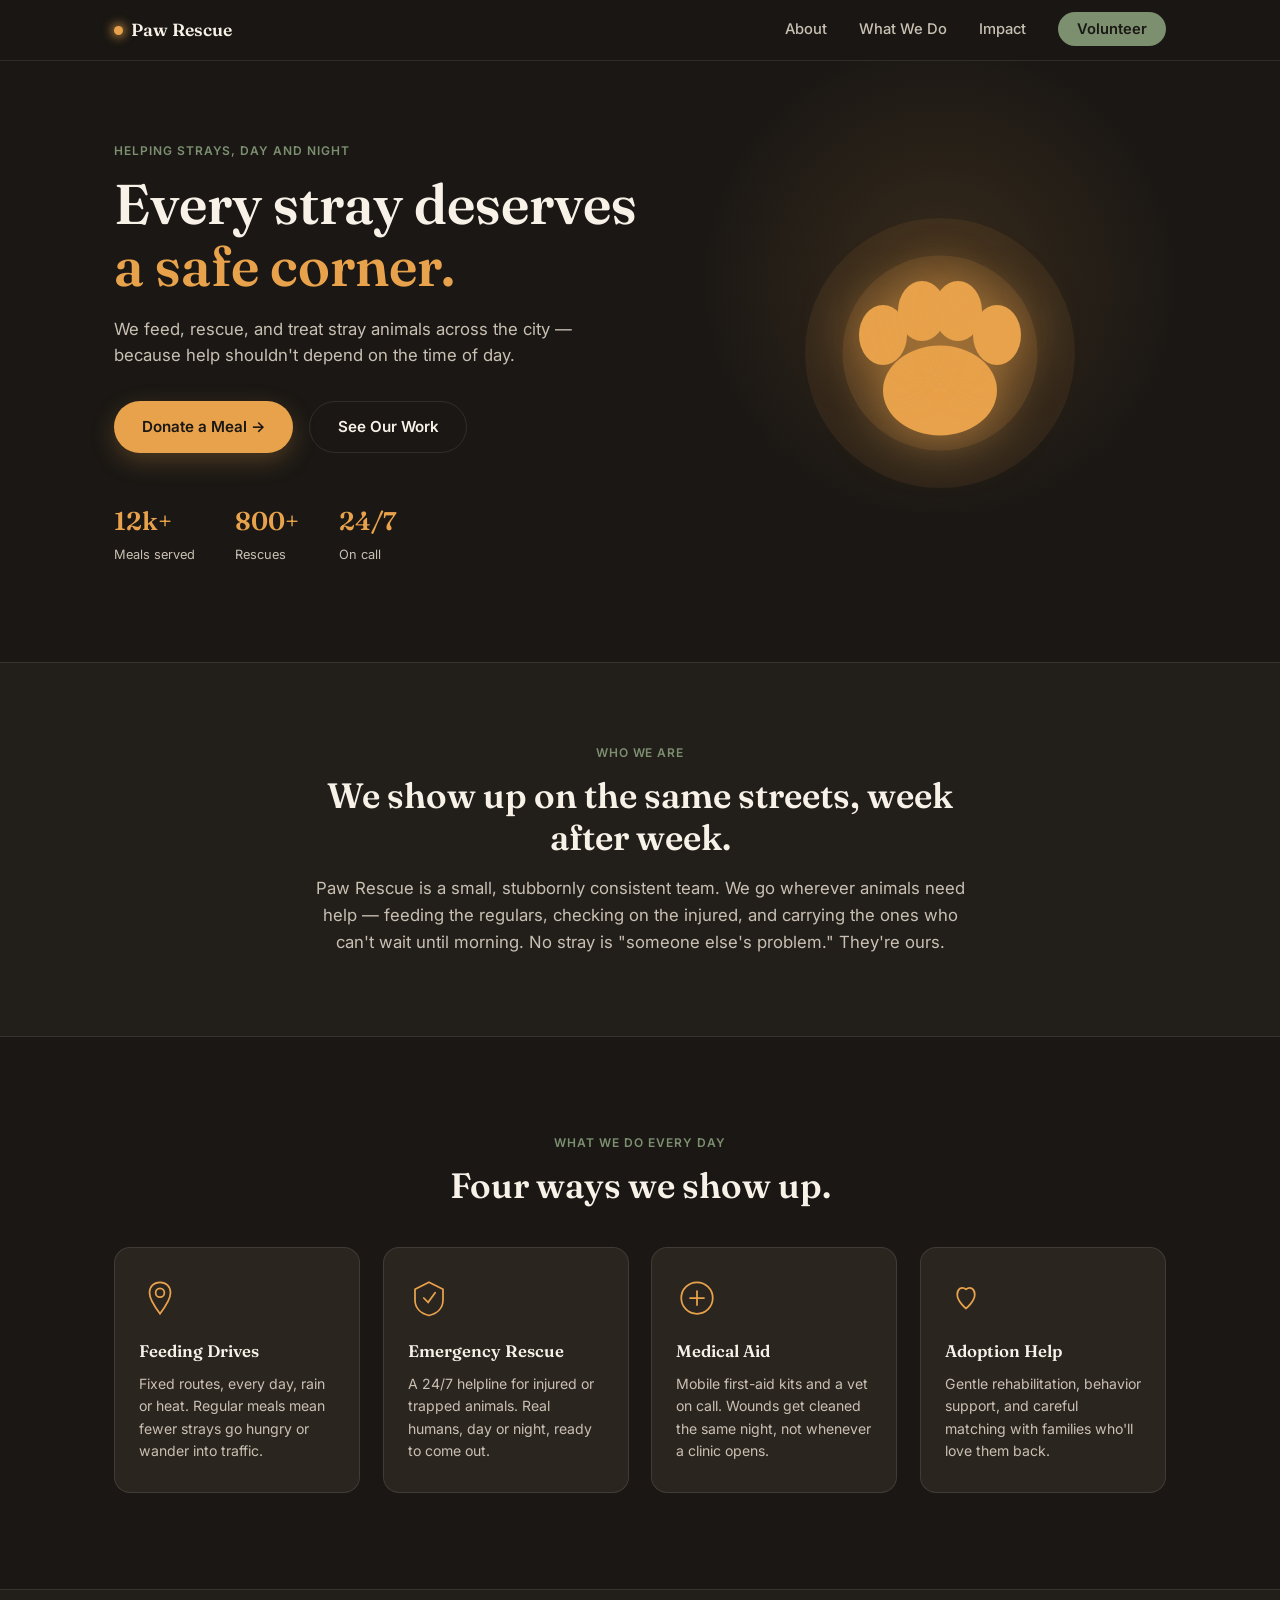
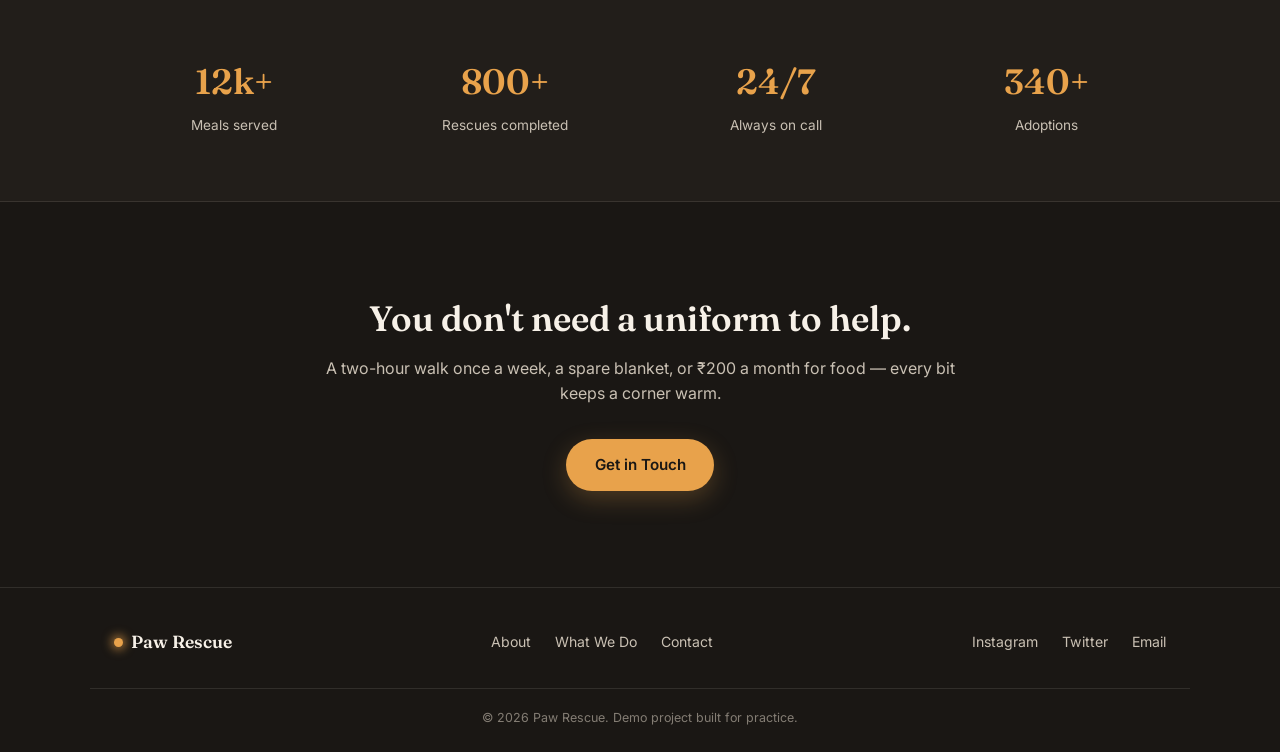
==== landing-page/index.html @ 1061d3c0 "Add all Paw Rescue internship tasks" ====
<!DOCTYPE html>
<html lang="en">
<head>
  <meta charset="UTF-8">
  <meta name="viewport" content="width=device-width, initial-scale=1.0">
  <title>Paw Rescue — Help for strays, day and night</title>
  <meta name="description" content="Paw Rescue feeds, rescues, and treats stray animals across the city.">
  <link rel="preconnect" href="https://fonts.googleapis.com">
  <link rel="preconnect" href="https://fonts.gstatic.com" crossorigin>
  <link href="https://fonts.googleapis.com/css2?family=Fraunces:opsz,wght@9..144,500;9..144,600;9..144,700&family=Inter:wght@400;500;600;700&display=swap" rel="stylesheet">
  <link rel="stylesheet" href="style.css">
</head>
<body>

  <header class="navbar" id="navbar">
    <nav class="navbar__inner">
      <a href="#top" class="brand">
        <span class="brand__dot"></span>
        Paw Rescue
      </a>
      <button class="navbar__toggle" id="navToggle" aria-label="Toggle menu" aria-expanded="false">
        <span></span><span></span><span></span>
      </button>
      <ul class="navbar__menu" id="navMenu">
        <li><a href="#about">About</a></li>
        <li><a href="#features">What We Do</a></li>
        <li><a href="#stats">Impact</a></li>
        <li><a href="#contact" class="navbar__cta">Volunteer</a></li>
      </ul>
    </nav>
  </header>

  <section class="hero" id="top">
    <div class="hero__bg-glow" aria-hidden="true"></div>
    <div class="hero__content">
      <p class="eyebrow">Helping strays, day and night</p>
      <h1 class="hero__headline">Every stray deserves <span class="text-amber">a safe corner.</span></h1>
      <p class="hero__sub">We feed, rescue, and treat stray animals across the city — because help shouldn't depend on the time of day.</p>
      <div class="hero__actions">
        <a href="#contact" class="btn btn--primary">Donate a Meal →</a>
        <a href="#features" class="btn btn--ghost">See Our Work</a>
      </div>
      <div class="hero__stats">
        <div class="hero__stat"><p class="hero__stat-value">12k+</p><p class="hero__stat-label">Meals served</p></div>
        <div class="hero__stat"><p class="hero__stat-value">800+</p><p class="hero__stat-label">Rescues</p></div>
        <div class="hero__stat"><p class="hero__stat-value">24/7</p><p class="hero__stat-label">On call</p></div>
      </div>
    </div>
    <div class="hero__paw" aria-hidden="true">
      <svg viewBox="0 0 200 200" class="paw-svg">
        <circle cx="100" cy="100" r="90" class="paw-glow-ring"/>
        <circle cx="100" cy="100" r="65" class="paw-glow-ring-2"/>
        <ellipse cx="100" cy="125" rx="38" ry="30" class="paw-shape"/>
        <ellipse cx="62"  cy="88"  rx="16" ry="20" class="paw-shape"/>
        <ellipse cx="88"  cy="72"  rx="16" ry="20" class="paw-shape"/>
        <ellipse cx="112" cy="72"  rx="16" ry="20" class="paw-shape"/>
        <ellipse cx="138" cy="88"  rx="16" ry="20" class="paw-shape"/>
      </svg>
    </div>
  </section>

  <section class="about" id="about">
    <div class="container container--narrow">
      <p class="eyebrow eyebrow--center">Who we are</p>
      <h2 class="section-title text-center">We show up on the same streets, week after week.</h2>
      <p class="about__text">Paw Rescue is a small, stubbornly consistent team. We go wherever animals need help — feeding the regulars, checking on the injured, and carrying the ones who can't wait until morning. No stray is "someone else's problem." They're ours.</p>
    </div>
  </section>

  <section class="features" id="features">
    <div class="container">
      <p class="eyebrow eyebrow--center">What we do every day</p>
      <h2 class="section-title text-center">Four ways we show up.</h2>
      <div class="features__grid">
        <article class="card reveal">
          <div class="card__icon">
            <svg viewBox="0 0 48 48" fill="none" stroke="currentColor" stroke-width="2" stroke-linecap="round"><path d="M24 6C17 6 12 11 12 18c0 8 12 24 12 24s12-16 12-24c0-7-5-12-12-12z"/><circle cx="24" cy="18" r="5"/></svg>
          </div>
          <h3 class="card__title">Feeding Drives</h3>
          <p class="card__text">Fixed routes, every day, rain or heat. Regular meals mean fewer strays go hungry or wander into traffic.</p>
        </article>
        <article class="card reveal" style="--delay:0.08s">
          <div class="card__icon">
            <svg viewBox="0 0 48 48" fill="none" stroke="currentColor" stroke-width="2" stroke-linecap="round"><path d="M24 6L40 14V26C40 36 33 42 24 44C15 42 8 36 8 26V14Z"/><path d="M18 24L23 29L31 18"/></svg>
          </div>
          <h3 class="card__title">Emergency Rescue</h3>
          <p class="card__text">A 24/7 helpline for injured or trapped animals. Real humans, day or night, ready to come out.</p>
        </article>
        <article class="card reveal" style="--delay:0.16s">
          <div class="card__icon">
            <svg viewBox="0 0 48 48" fill="none" stroke="currentColor" stroke-width="2" stroke-linecap="round"><circle cx="24" cy="24" r="18"/><path d="M24 16V32M16 24H32"/></svg>
          </div>
          <h3 class="card__title">Medical Aid</h3>
          <p class="card__text">Mobile first-aid kits and a vet on call. Wounds get cleaned the same night, not whenever a clinic opens.</p>
        </article>
        <article class="card reveal" style="--delay:0.24s">
          <div class="card__icon">
            <svg viewBox="0 0 48 48" fill="none" stroke="currentColor" stroke-width="2" stroke-linecap="round"><path d="M14 20C14 14 19 10 24 14C29 10 34 14 34 20C34 28 24 36 24 36C24 36 14 28 14 20Z"/></svg>
          </div>
          <h3 class="card__title">Adoption Help</h3>
          <p class="card__text">Gentle rehabilitation, behavior support, and careful matching with families who'll love them back.</p>
        </article>
      </div>
    </div>
  </section>

  <section class="stats-strip" id="stats">
    <div class="container">
      <div class="stats-strip__grid">
        <div class="stat-item reveal"><p class="stat-item__value">12k+</p><p class="stat-item__label">Meals served</p></div>
        <div class="stat-item reveal" style="--delay:0.08s"><p class="stat-item__value">800+</p><p class="stat-item__label">Rescues completed</p></div>
        <div class="stat-item reveal" style="--delay:0.16s"><p class="stat-item__value">24/7</p><p class="stat-item__label">Always on call</p></div>
        <div class="stat-item reveal" style="--delay:0.24s"><p class="stat-item__value text-sage">340+</p><p class="stat-item__label">Adoptions</p></div>
      </div>
    </div>
  </section>

  <section class="cta" id="contact">
    <div class="container container--narrow text-center">
      <h2 class="section-title">You don't need a uniform to help.</h2>
      <p class="cta__text">A two-hour walk once a week, a spare blanket, or ₹200 a month for food — every bit keeps a corner warm.</p>
      <a href="mailto:hello@pawrescue.org" class="btn btn--primary">Get in Touch</a>
    </div>
  </section>

  <footer class="footer">
    <div class="footer__inner container">
      <span class="brand"><span class="brand__dot"></span>Paw Rescue</span>
      <ul class="footer__links">
        <li><a href="#about">About</a></li>
        <li><a href="#features">What We Do</a></li>
        <li><a href="#contact">Contact</a></li>
      </ul>
      <ul class="footer__social">
        <li><a href="#">Instagram</a></li>
        <li><a href="#">Twitter</a></li>
        <li><a href="mailto:hello@pawrescue.org">Email</a></li>
      </ul>
    </div>
    <p class="footer__bottom">© 2026 Paw Rescue. Demo project built for practice.</p>
  </footer>

  <script src="script.js"></script>
</body>
</html>
---- landing-page/style.css ----
:root {
  --bg: #1A1714;
  --soft: #221E1A;
  --card: #2B2520;
  --amber: #E8A24B;
  --amber-lt: #F2C385;
  --sage: #7C9070;
  --cream: #F7F1E8;
  --dim: #C9C0B3;
  --line: rgba(247,241,232,0.1);
  --font-display: "Fraunces", serif;
  --font-body: "Inter", sans-serif;
  --max: 1100px;
  --radius: 16px;
}

*, *::before, *::after { box-sizing: border-box; }
html { scroll-behavior: smooth; }
body { margin: 0; background: var(--bg); color: var(--cream); font-family: var(--font-body); line-height: 1.6; -webkit-font-smoothing: antialiased; }
img, svg { display: block; max-width: 100%; }
a { color: inherit; text-decoration: none; }
ul { list-style: none; margin: 0; padding: 0; }
h1,h2,h3 { font-family: var(--font-display); margin: 0; }
p { margin: 0; }

.text-amber { color: var(--amber); }
.text-sage  { color: var(--sage); }
.text-center { text-align: center; }

.container { max-width: var(--max); margin: 0 auto; padding: 0 1.5rem; }
.container--narrow { max-width: 700px; }

/* ===== EYEBROW ===== */
.eyebrow {
  font-size: 0.75rem;
  font-weight: 600;
  text-transform: uppercase;
  letter-spacing: 0.08em;
  color: var(--sage);
  margin-bottom: 0.8rem;
}
.eyebrow--center { text-align: center; }

/* ===== SECTION TITLE ===== */
.section-title {
  font-size: clamp(1.6rem, 3vw, 2.2rem);
  font-weight: 600;
  color: var(--cream);
  line-height: 1.2;
  margin-bottom: 1rem;
}

/* ===== BUTTONS ===== */
.btn {
  display: inline-flex;
  align-items: center;
  justify-content: center;
  padding: 0.8rem 1.7rem;
  border-radius: 999px;
  font-weight: 600;
  font-size: 0.95rem;
  font-family: var(--font-body);
  border: 1px solid transparent;
  cursor: pointer;
  transition: transform 0.2s, box-shadow 0.2s, opacity 0.2s;
}
.btn--primary { background: var(--amber); color: #1A1714; box-shadow: 0 8px 24px rgba(232,162,75,0.25); }
.btn--primary:hover { transform: translateY(-2px); box-shadow: 0 12px 30px rgba(232,162,75,0.35); }
.btn--ghost { background: transparent; border-color: var(--line); color: var(--cream); }
.btn--ghost:hover { border-color: var(--amber-lt); color: var(--amber-lt); }

/* ===== REVEAL ===== */
.reveal {
  opacity: 0;
  transform: translateY(16px);
  transition: opacity 0.55s ease var(--delay, 0s), transform 0.55s ease var(--delay, 0s);
}
.reveal.is-visible { opacity: 1; transform: translateY(0); }

/* ===== NAVBAR ===== */
.navbar {
  position: sticky; top: 0; z-index: 100;
  background: rgba(26,23,20,0.88);
  backdrop-filter: blur(10px);
  border-bottom: 1px solid var(--line);
}
.navbar__inner {
  max-width: var(--max);
  margin: 0 auto;
  padding: 1rem 1.5rem;
  display: flex;
  align-items: center;
  justify-content: space-between;
}
.brand {
  display: inline-flex;
  align-items: center;
  gap: 0.5rem;
  font-family: var(--font-display);
  font-weight: 600;
  font-size: 1.1rem;
}
.brand__dot {
  width: 9px; height: 9px;
  border-radius: 50%;
  background: var(--amber);
  box-shadow: 0 0 10px 3px rgba(232,162,75,0.6);
  flex-shrink: 0;
}
.navbar__menu {
  display: flex;
  align-items: center;
  gap: 2rem;
  font-size: 0.92rem;
  font-weight: 500;
}
.navbar__menu a { color: var(--dim); transition: color 0.2s; }
.navbar__menu a:hover { color: var(--amber-lt); }
.navbar__cta {
  background: var(--sage);
  color: #1A1714 !important;
  padding: 0.5rem 1.2rem;
  border-radius: 999px;
  font-weight: 600;
}
.navbar__toggle {
  display: none;
  flex-direction: column;
  gap: 5px;
  background: none;
  border: none;
  cursor: pointer;
  padding: 4px;
}
.navbar__toggle span {
  width: 22px; height: 2px;
  background: var(--cream);
  border-radius: 2px;
  transition: transform 0.25s, opacity 0.25s;
}

/* ===== HERO ===== */
.hero {
  position: relative;
  max-width: var(--max);
  margin: 0 auto;
  padding: 5rem 1.5rem 6rem;
  display: grid;
  grid-template-columns: 1.1fr 0.9fr;
  align-items: center;
  gap: 3rem;
  overflow: hidden;
}
.hero__bg-glow {
  position: absolute;
  top: -5%; right: 0;
  width: 500px; height: 500px;
  background: radial-gradient(circle, rgba(232,162,75,0.14) 0%, transparent 70%);
  pointer-events: none;
}
.hero__content { position: relative; z-index: 1; }
.hero__headline {
  font-size: clamp(2.2rem, 5vw, 3.5rem);
  font-weight: 600;
  line-height: 1.1;
  margin-bottom: 1.2rem;
}
.hero__sub {
  font-size: 1.05rem;
  color: var(--dim);
  max-width: 480px;
  margin-bottom: 2rem;
}
.hero__actions { display: flex; gap: 1rem; flex-wrap: wrap; margin-bottom: 3rem; }
.hero__stats { display: flex; gap: 2.5rem; }
.hero__stat-value {
  font-family: var(--font-display);
  font-size: 1.6rem;
  font-weight: 600;
  color: var(--amber);
  margin-bottom: 0.2rem;
}
.hero__stat-label { font-size: 0.8rem; color: var(--dim); }

/* PAW SVG */
.hero__paw {
  position: relative; z-index: 1;
  display: flex; justify-content: center;
  animation: paw-rise 1s ease both;
}
.paw-svg { width: 100%; max-width: 300px; }
.paw-glow-ring  { fill: var(--amber); opacity: 0.08; animation: glow-pulse 3.5s ease-in-out infinite; }
.paw-glow-ring-2 { fill: var(--amber); opacity: 0.12; animation: glow-pulse 3.5s ease-in-out infinite 0.5s; }
.paw-shape { fill: var(--amber); filter: drop-shadow(0 0 18px rgba(232,162,75,0.7)); }

@keyframes glow-pulse {
  0%,100% { opacity: 0.06; }
  50% { opacity: 0.18; }
}
@keyframes paw-rise {
  from { opacity: 0; transform: translateY(20px); }
  to   { opacity: 1; transform: translateY(0); }
}

/* ===== ABOUT ===== */
.about {
  background: var(--soft);
  border-top: 1px solid var(--line);
  border-bottom: 1px solid var(--line);
  padding: 5rem 1.5rem;
}
.about__text {
  text-align: center;
  color: var(--dim);
  font-size: 1.05rem;
  margin-top: 0.5rem;
}

/* ===== FEATURES ===== */
.features { padding: 6rem 1.5rem; }
.features__grid {
  display: grid;
  grid-template-columns: repeat(4, 1fr);
  gap: 1.4rem;
  margin-top: 2.5rem;
}
.card {
  background: var(--card);
  border: 1px solid var(--line);
  border-radius: var(--radius);
  padding: 1.8rem 1.5rem;
  transition: transform 0.25s, border-color 0.25s;
}
.card:hover { transform: translateY(-5px); border-color: rgba(232,162,75,0.4); }
.card__icon {
  width: 42px; height: 42px;
  margin-bottom: 1.2rem;
  color: var(--amber);
}
.card__title {
  font-size: 1.05rem;
  font-weight: 600;
  margin-bottom: 0.5rem;
  color: var(--cream);
}
.card__text { font-size: 0.88rem; color: var(--dim); }

/* ===== STATS STRIP ===== */
.stats-strip {
  background: var(--soft);
  border-top: 1px solid var(--line);
  border-bottom: 1px solid var(--line);
  padding: 4rem 1.5rem;
}
.stats-strip__grid {
  display: grid;
  grid-template-columns: repeat(4, 1fr);
  gap: 2rem;
  text-align: center;
}
.stat-item__value {
  font-family: var(--font-display);
  font-size: 2.2rem;
  font-weight: 600;
  color: var(--amber);
  margin-bottom: 0.3rem;
}
.stat-item__label { font-size: 0.85rem; color: var(--dim); }

/* ===== CTA ===== */
.cta { padding: 6rem 1.5rem; }
.cta__text { color: var(--dim); font-size: 1rem; margin-bottom: 2rem; }

/* ===== FOOTER ===== */
.footer { border-top: 1px solid var(--line); padding: 2.5rem 1.5rem 1.5rem; }
.footer__inner {
  display: flex;
  flex-wrap: wrap;
  align-items: center;
  justify-content: space-between;
  gap: 1.5rem;
  padding-bottom: 2rem;
  border-bottom: 1px solid var(--line);
}
.footer__links, .footer__social {
  display: flex; gap: 1.5rem;
  font-size: 0.88rem; color: var(--dim);
}
.footer__links a:hover, .footer__social a:hover { color: var(--amber-lt); }
.footer__bottom {
  text-align: center;
  font-size: 0.78rem;
  color: var(--dim);
  opacity: 0.6;
  margin-top: 1.2rem;
}

/* ===== RESPONSIVE ===== */
@media (max-width: 900px) {
  .hero { grid-template-columns: 1fr; text-align: center; padding-top: 3rem; }
  .hero__sub, .hero__actions, .hero__stats { justify-content: center; }
  .hero__actions { justify-content: center; }
  .hero__stats { justify-content: center; }
  .hero__paw { order: -1; max-width: 200px; margin: 0 auto; }
  .features__grid { grid-template-columns: repeat(2, 1fr); }
  .stats-strip__grid { grid-template-columns: repeat(2, 1fr); }
}

@media (max-width: 600px) {
  .navbar__menu {
    position: fixed;
    top: 62px; left: 0; right: 0;
    background: var(--soft);
    flex-direction: column;
    align-items: flex-start;
    gap: 1.2rem;
    padding: 1.5rem;
    border-bottom: 1px solid var(--line);
    transform: translateY(-110%);
    opacity: 0;
    transition: transform 0.25s, opacity 0.25s;
  }
  .navbar__menu.is-open { transform: translateY(0); opacity: 1; }
  .navbar__toggle { display: flex; }
  .navbar__toggle.is-open span:nth-child(1) { transform: translateY(7px) rotate(45deg); }
  .navbar__toggle.is-open span:nth-child(2) { opacity: 0; }
  .navbar__toggle.is-open span:nth-child(3) { transform: translateY(-7px) rotate(-45deg); }
  .features__grid { grid-template-columns: 1fr; }
  .stats-strip__grid { grid-template-columns: repeat(2, 1fr); }
  .footer__inner { flex-direction: column; align-items: flex-start; }
}
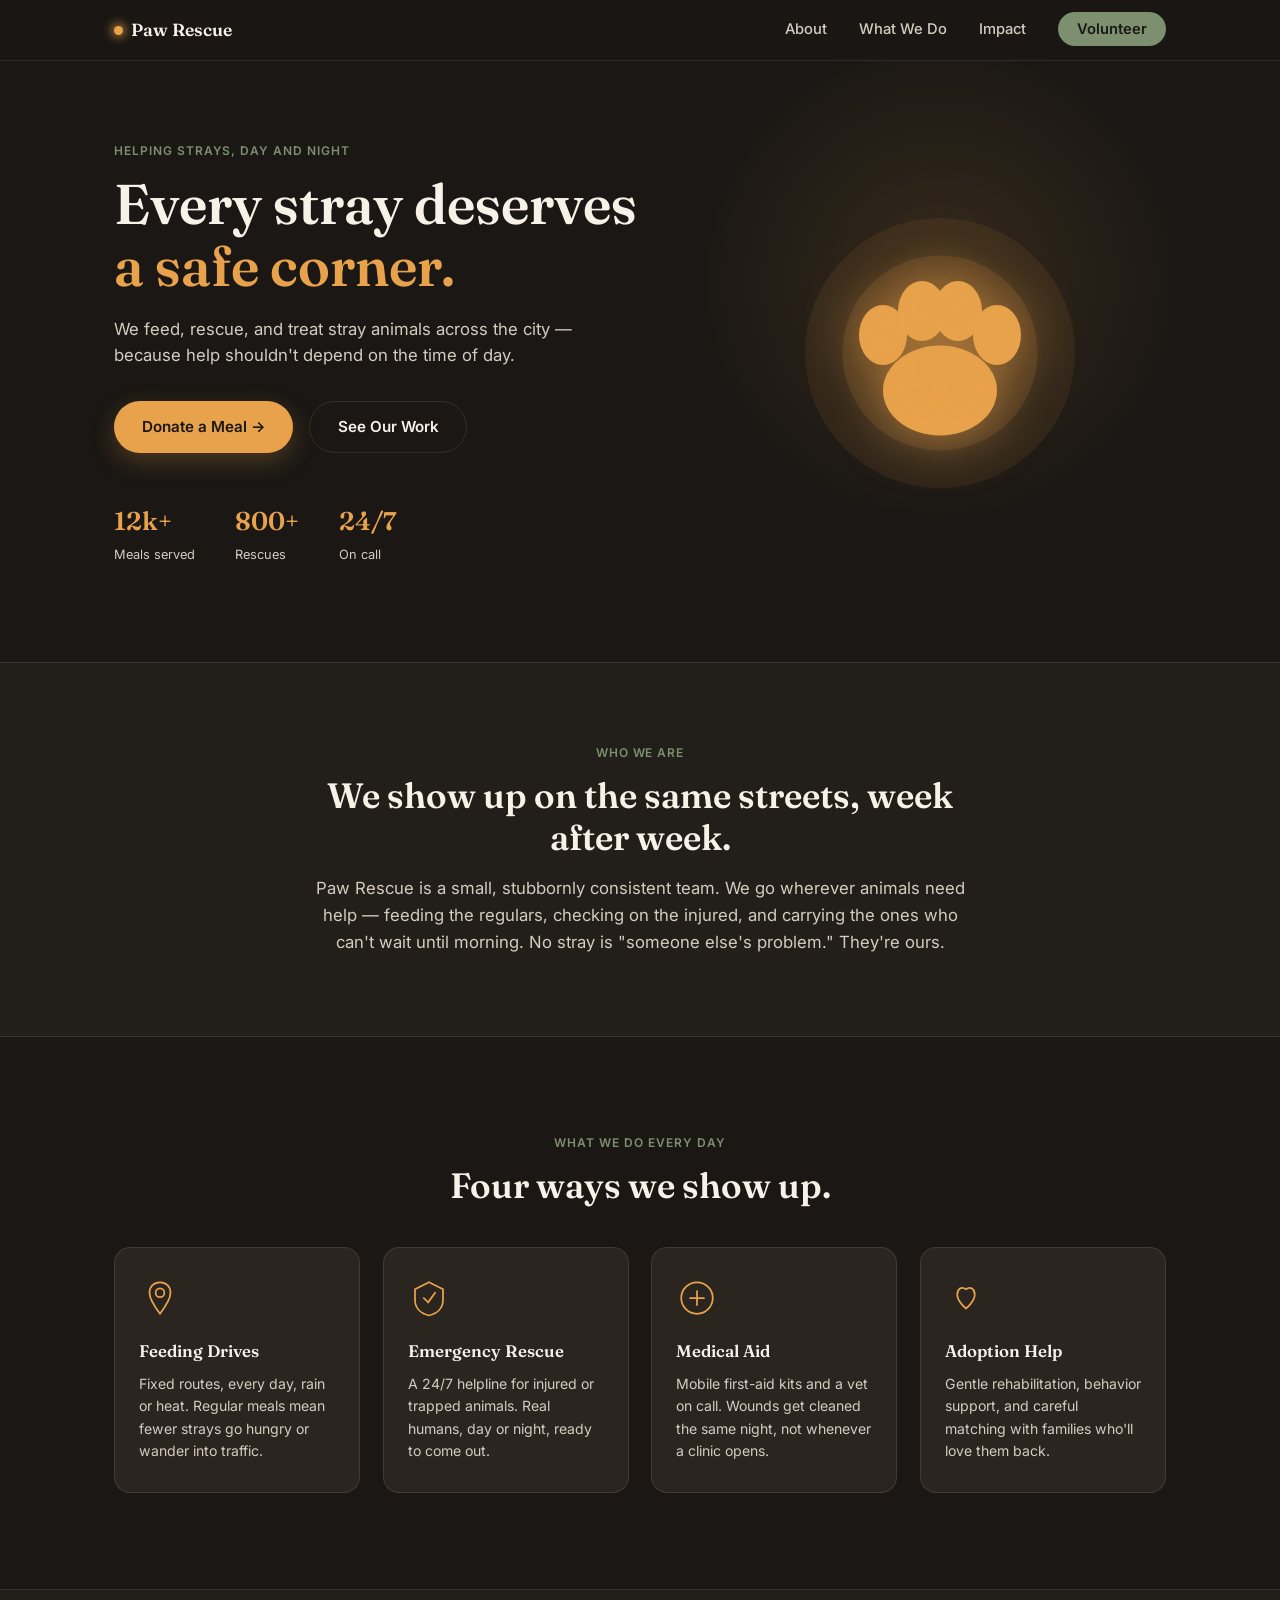
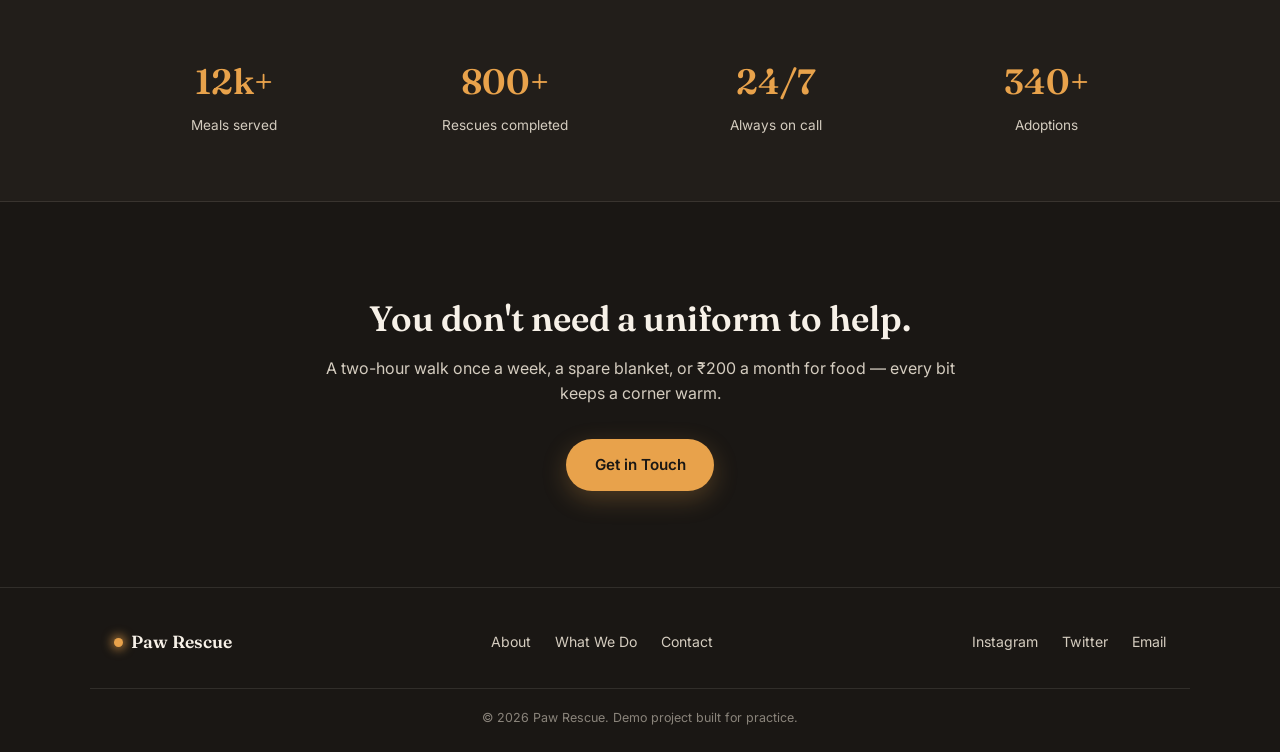
==== commit 7d97ec0c: "Add component library" ====
--- a/landing-page/index.html
+++ b/landing-page/index.html
@@ -29,7 +29,7 @@
       </ul>
     </nav>
   </header>
-
+   <main>
   <section class="hero" id="top">
     <div class="hero__bg-glow" aria-hidden="true"></div>
     <div class="hero__content">
@@ -139,6 +139,7 @@
     </div>
     <p class="footer__bottom">© 2026 Paw Rescue. Demo project built for practice.</p>
   </footer>
+  </main>
 
   <script src="script.js"></script>
 </body>
--- a/landing-page/style.css
+++ b/landing-page/style.css
@@ -6,7 +6,7 @@
   --amber-lt: #F2C385;
   --sage: #7C9070;
   --cream: #F7F1E8;
-  --dim: #C9C0B3;
+  --dim: #d4ccbf;
   --line: rgba(247,241,232,0.1);
   --font-display: "Fraunces", serif;
   --font-body: "Inter", sans-serif;
